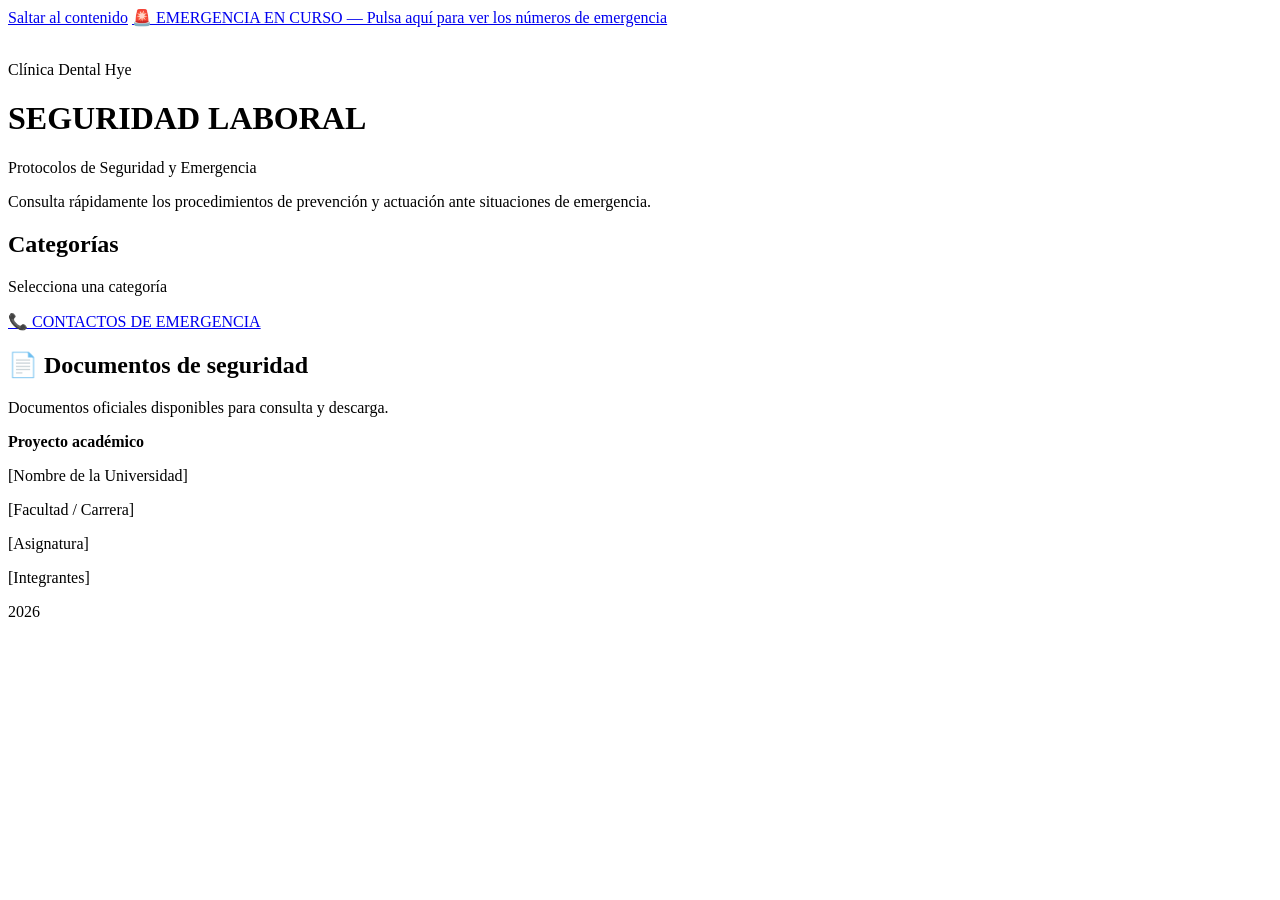
==== index.html @ 8cfe422d "Add files via upload" ====
<!DOCTYPE html>
<html lang="es">
<head>
<meta charset="UTF-8">
<meta name="viewport" content="width=device-width, initial-scale=1, viewport-fit=cover">
<meta name="theme-color" content="#141414">
<meta name="description" content="Protocolos de seguridad laboral, prevención de riesgos y procedimientos de emergencia de Clínica Dental Hye.">
<meta name="robots" content="index, follow">
<title>Seguridad Laboral · Clínica Dental Hye</title>
<link rel="icon" href="assets/img/favicon.svg" type="image/svg+xml">
<link rel="stylesheet" href="css/styles.css">
</head>
<body>

<a class="skip-link" href="#contenido-principal">Saltar al contenido</a>

<a class="barra-emergencia" href="#contactos-emergencia">
  🚨 EMERGENCIA EN CURSO — Pulsa aquí para ver los números de emergencia
</a>

<header class="encabezado">
  <div class="encabezado__logo" aria-hidden="true">
    <img src="assets/img/logo-clinica.svg" alt="">
  </div>
  <p class="encabezado__universidad">Clínica Dental Hye</p>
  <h1 class="encabezado__titulo">SEGURIDAD LABORAL</h1>
  <p class="encabezado__subtitulo">Protocolos de Seguridad y Emergencia</p>
  <p class="encabezado__intro">Consulta rápidamente los procedimientos de prevención y actuación ante situaciones de emergencia.</p>
</header>

<main id="contenido-principal" class="contenedor">

  <section class="seccion" aria-labelledby="titulo-categorias">
    <h2 id="titulo-categorias" class="solo-lectura-pantalla">Categorías</h2>
    <p class="seccion__ayuda" style="margin-top:0;">Selecciona una categoría</p>
    <div class="rejilla-categorias" id="rejilla-categorias" role="list">
      <!-- Las tarjetas se generan dinámicamente desde js/app.js (ver PROTOCOLOS) -->
    </div>

    <a class="boton-emergencia" href="#" data-abrir="contactos-emergencia">
      📞 CONTACTOS DE EMERGENCIA
    </a>
  </section>

  <section class="seccion" id="documentos" aria-labelledby="titulo-documentos">
    <h2 id="titulo-documentos" class="seccion__titulo">📄 Documentos de seguridad</h2>
    <p class="seccion__ayuda">Documentos oficiales disponibles para consulta y descarga.</p>
    <div id="lista-documentos"><!-- generado desde js/app.js (ver DOCUMENTOS) --></div>
  </section>

</main>

<!-- Vista de protocolo a pantalla completa (se reutiliza para todas las categorías) -->
<div class="vista-protocolo" id="vista-protocolo" hidden role="dialog" aria-modal="true" aria-labelledby="vista-protocolo-titulo">
  <div class="vista-protocolo__cabecera">
    <button class="boton-volver" id="boton-volver" type="button">← Volver</button>
    <h2 class="vista-protocolo__titulo" id="vista-protocolo-titulo"></h2>
  </div>
  <div class="vista-protocolo__cuerpo" id="vista-protocolo-cuerpo">
    <!-- contenido inyectado por js/app.js -->
  </div>
</div>

<!-- Visor de documento PDF a pantalla completa -->
<div class="vista-protocolo" id="vista-documento" hidden role="dialog" aria-modal="true" aria-labelledby="vista-documento-titulo">
  <div class="vista-protocolo__cabecera">
    <button class="boton-volver" id="boton-volver-documento" type="button">← Volver</button>
    <h2 class="vista-protocolo__titulo" id="vista-documento-titulo"></h2>
  </div>
  <div class="vista-protocolo__cuerpo">
    <iframe class="visor-pdf" id="iframe-documento" title="Documento PDF" src=""></iframe>
  </div>
</div>

<footer class="pie">
  <p class="pie__linea"><strong>Proyecto académico</strong></p>
  <p class="pie__linea">[Nombre de la Universidad]</p>
  <p class="pie__linea">[Facultad / Carrera]</p>
  <p class="pie__linea">[Asignatura]</p>
  <p class="pie__linea">[Integrantes]</p>
  <p class="pie__linea">2026</p>
</footer>

<script src="js/app.js"></script>
</body>
</html>
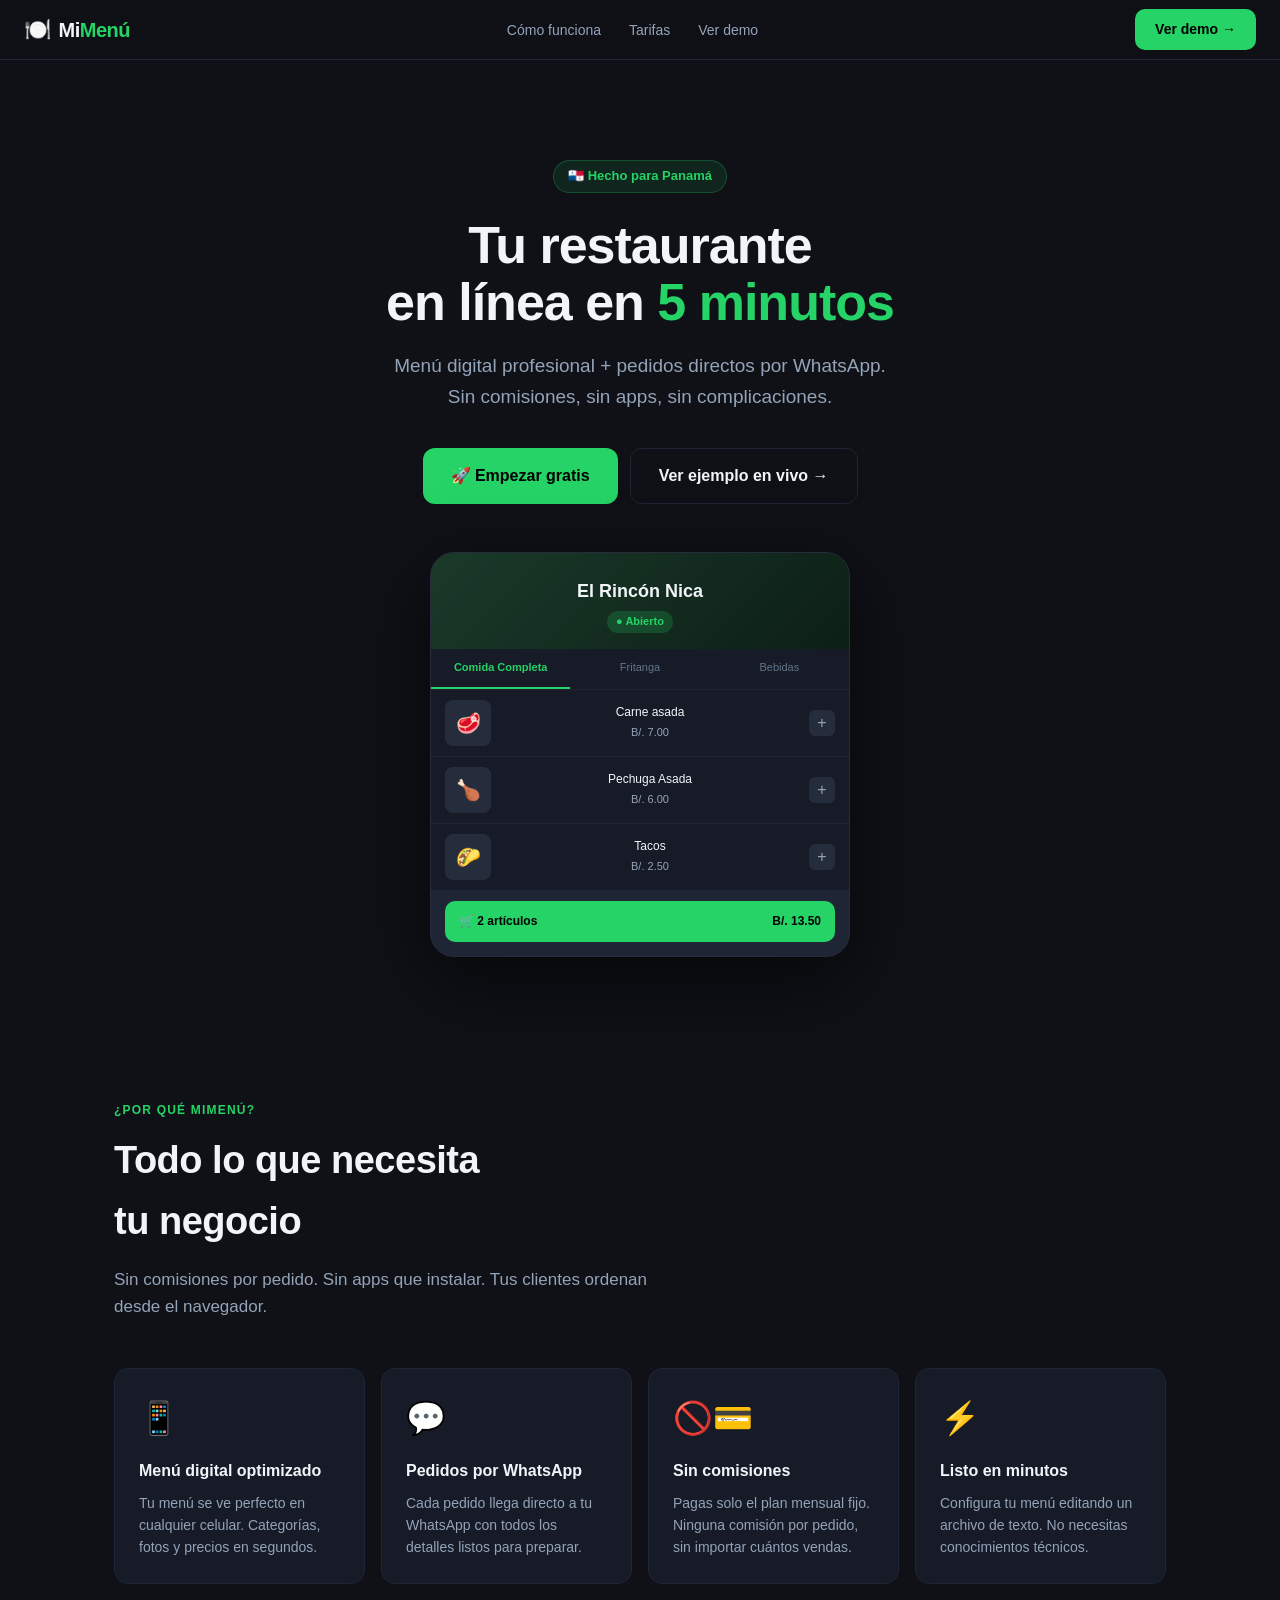
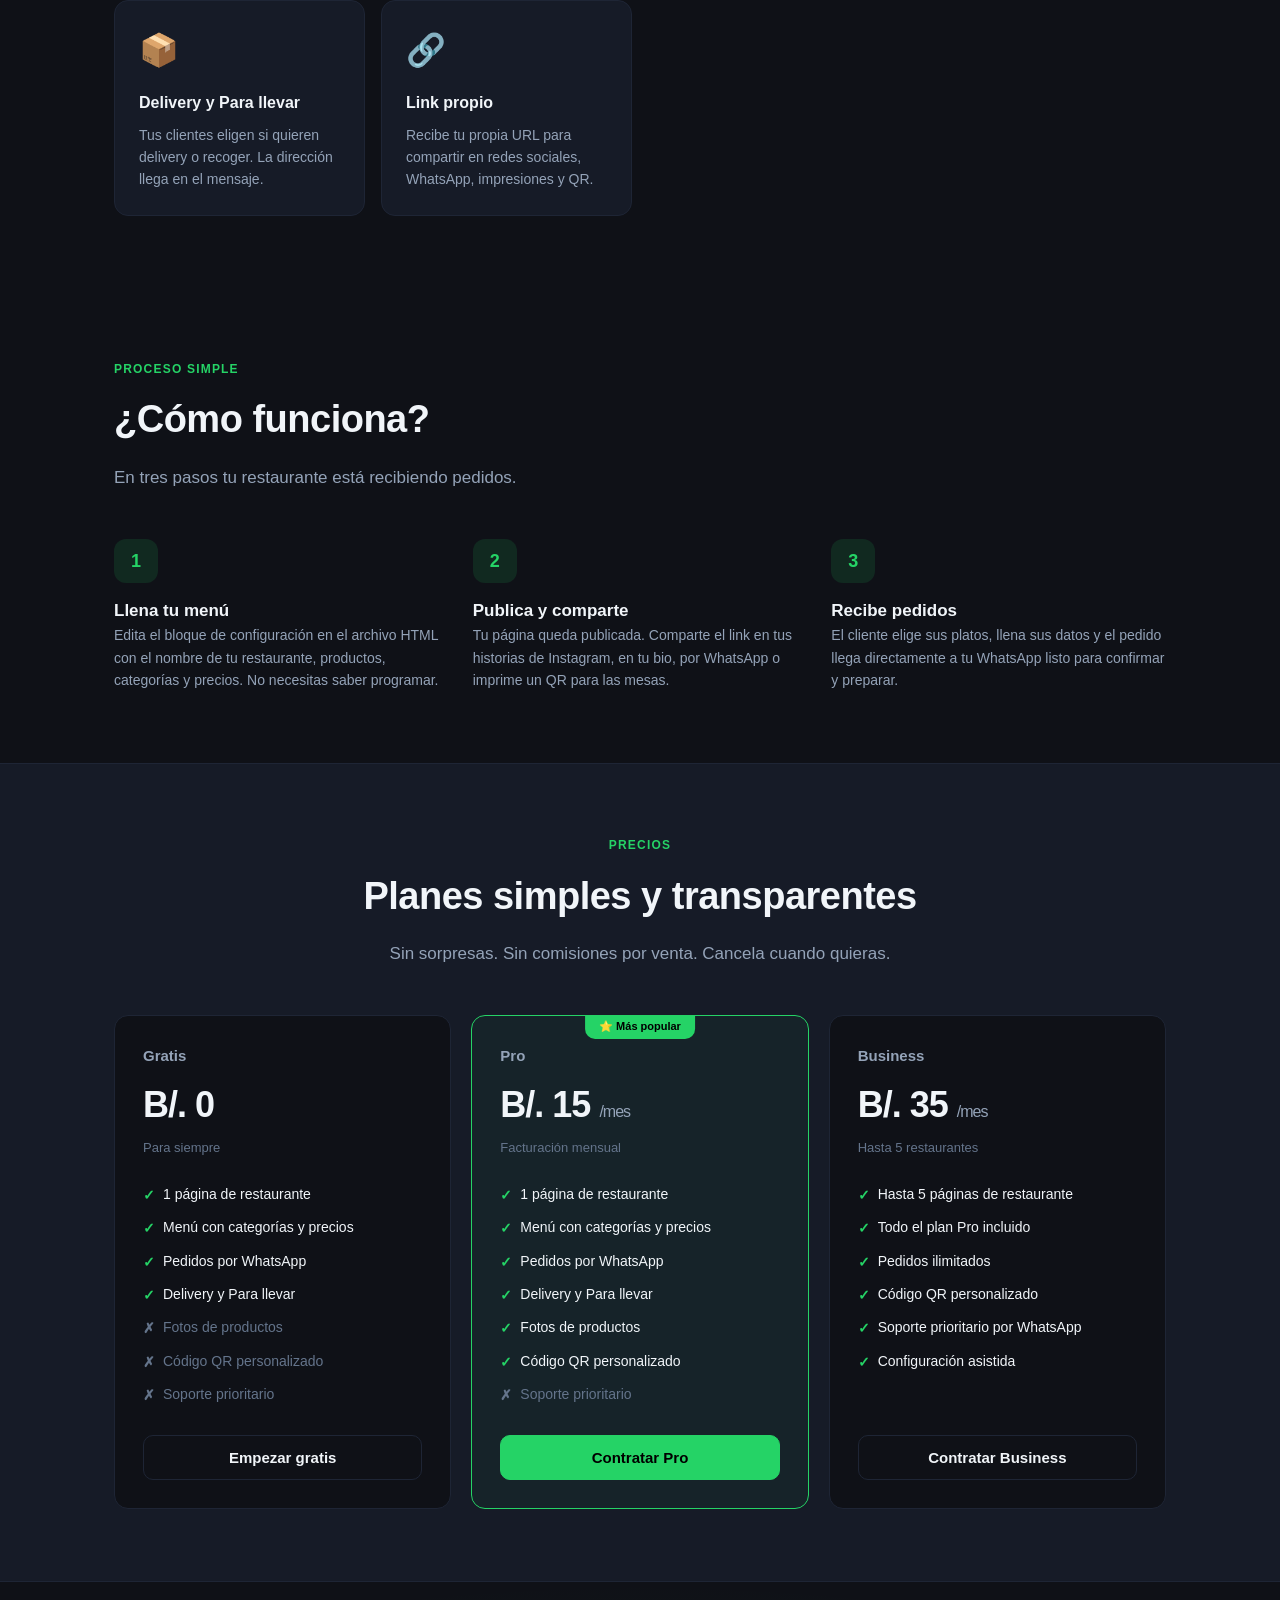
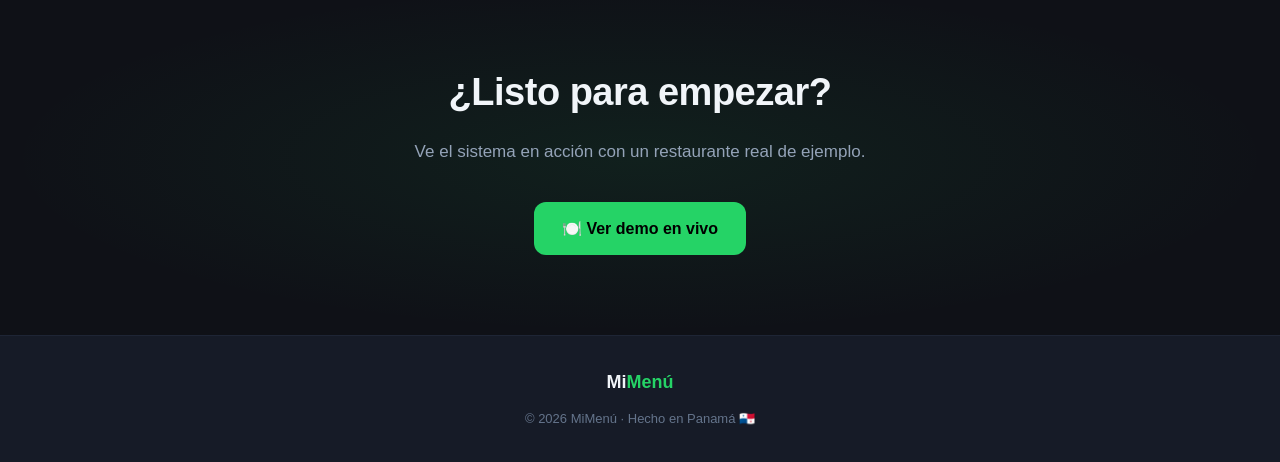
==== commit cb8aedd4: "feat: MiMenú – sistema completo de pedidos online por WhatsApp Landing page, página de restaurante c" ====
--- a/index.html
+++ b/index.html
@@ -1,86 +1,237 @@
 <!DOCTYPE html>
 <html lang="es">
 <head>
-<meta charset="UTF-8">
-<meta name="viewport" content="width=device-width, initial-scale=1, viewport-fit=cover">
-<meta name="theme-color" content="#141414">
-<meta name="description" content="Protocolos de seguridad laboral, prevención de riesgos y procedimientos de emergencia de Clínica Dental Hye.">
-<meta name="robots" content="index, follow">
-<title>Seguridad Laboral · Clínica Dental Hye</title>
-<link rel="icon" href="assets/img/favicon.svg" type="image/svg+xml">
-<link rel="stylesheet" href="css/styles.css">
+  <meta charset="UTF-8">
+  <meta name="viewport" content="width=device-width, initial-scale=1">
+  <meta name="theme-color" content="#0f1117">
+  <meta name="description" content="MiMenú · Tu restaurante en línea en 5 minutos. Menú digital + pedidos por WhatsApp sin comisiones.">
+  <title>MiMenú · Tu restaurante en línea</title>
+  <link rel="stylesheet" href="css/landing.css">
 </head>
 <body>
 
-<a class="skip-link" href="#contenido-principal">Saltar al contenido</a>
-
-<a class="barra-emergencia" href="#contactos-emergencia">
-  🚨 EMERGENCIA EN CURSO — Pulsa aquí para ver los números de emergencia
-</a>
-
-<header class="encabezado">
-  <div class="encabezado__logo" aria-hidden="true">
-    <img src="assets/img/logo-clinica.svg" alt="">
-  </div>
-  <p class="encabezado__universidad">Clínica Dental Hye</p>
-  <h1 class="encabezado__titulo">SEGURIDAD LABORAL</h1>
-  <p class="encabezado__subtitulo">Protocolos de Seguridad y Emergencia</p>
-  <p class="encabezado__intro">Consulta rápidamente los procedimientos de prevención y actuación ante situaciones de emergencia.</p>
-</header>
-
-<main id="contenido-principal" class="contenedor">
-
-  <section class="seccion" aria-labelledby="titulo-categorias">
-    <h2 id="titulo-categorias" class="solo-lectura-pantalla">Categorías</h2>
-    <p class="seccion__ayuda" style="margin-top:0;">Selecciona una categoría</p>
-    <div class="rejilla-categorias" id="rejilla-categorias" role="list">
-      <!-- Las tarjetas se generan dinámicamente desde js/app.js (ver PROTOCOLOS) -->
-    </div>
-
-    <a class="boton-emergencia" href="#" data-abrir="contactos-emergencia">
-      📞 CONTACTOS DE EMERGENCIA
-    </a>
-  </section>
-
-  <section class="seccion" id="documentos" aria-labelledby="titulo-documentos">
-    <h2 id="titulo-documentos" class="seccion__titulo">📄 Documentos de seguridad</h2>
-    <p class="seccion__ayuda">Documentos oficiales disponibles para consulta y descarga.</p>
-    <div id="lista-documentos"><!-- generado desde js/app.js (ver DOCUMENTOS) --></div>
-  </section>
-
-</main>
-
-<!-- Vista de protocolo a pantalla completa (se reutiliza para todas las categorías) -->
-<div class="vista-protocolo" id="vista-protocolo" hidden role="dialog" aria-modal="true" aria-labelledby="vista-protocolo-titulo">
-  <div class="vista-protocolo__cabecera">
-    <button class="boton-volver" id="boton-volver" type="button">← Volver</button>
-    <h2 class="vista-protocolo__titulo" id="vista-protocolo-titulo"></h2>
-  </div>
-  <div class="vista-protocolo__cuerpo" id="vista-protocolo-cuerpo">
-    <!-- contenido inyectado por js/app.js -->
-  </div>
-</div>
-
-<!-- Visor de documento PDF a pantalla completa -->
-<div class="vista-protocolo" id="vista-documento" hidden role="dialog" aria-modal="true" aria-labelledby="vista-documento-titulo">
-  <div class="vista-protocolo__cabecera">
-    <button class="boton-volver" id="boton-volver-documento" type="button">← Volver</button>
-    <h2 class="vista-protocolo__titulo" id="vista-documento-titulo"></h2>
-  </div>
-  <div class="vista-protocolo__cuerpo">
-    <iframe class="visor-pdf" id="iframe-documento" title="Documento PDF" src=""></iframe>
-  </div>
-</div>
-
-<footer class="pie">
-  <p class="pie__linea"><strong>Proyecto académico</strong></p>
-  <p class="pie__linea">[Nombre de la Universidad]</p>
-  <p class="pie__linea">[Facultad / Carrera]</p>
-  <p class="pie__linea">[Asignatura]</p>
-  <p class="pie__linea">[Integrantes]</p>
-  <p class="pie__linea">2026</p>
+<!-- NAV -->
+<nav class="nav">
+  <a href="#" class="nav__logo">
+    <span class="nav__logo-icon">🍽️</span>
+    <span class="nav__logo-text">Mi<span>Menú</span></span>
+  </a>
+  <ul class="nav__links">
+    <li><a href="#funciona">Cómo funciona</a></li>
+    <li><a href="#tarifas">Tarifas</a></li>
+    <li><a href="rinconnica/">Ver demo</a></li>
+  </ul>
+  <a href="rinconnica/" class="btn-nav">Ver demo →</a>
+</nav>
+
+<!-- HERO -->
+<section class="hero">
+  <div class="hero__tag">🇵🇦 Hecho para Panamá</div>
+  <h1 class="hero__title">Tu restaurante<br>en línea en <span>5 minutos</span></h1>
+  <p class="hero__subtitle">
+    Menú digital profesional + pedidos directos por WhatsApp.<br>
+    Sin comisiones, sin apps, sin complicaciones.
+  </p>
+  <div class="hero__ctas">
+    <a href="#tarifas" class="btn-primary">🚀 Empezar gratis</a>
+    <a href="rinconnica/" class="btn-outline">Ver ejemplo en vivo →</a>
+  </div>
+
+  <!-- MOCKUP DEL TELÉFONO -->
+  <div class="preview-wrap">
+    <div class="preview-phone">
+      <div class="preview-header">
+        <div class="preview-header__name">El Rincón Nica</div>
+        <div class="preview-header__badge">● Abierto</div>
+      </div>
+      <div class="preview-tabs">
+        <div class="preview-tab active">Comida Completa</div>
+        <div class="preview-tab">Fritanga</div>
+        <div class="preview-tab">Bebidas</div>
+      </div>
+      <div class="preview-items">
+        <div class="preview-item">
+          <div class="preview-item__img">🥩</div>
+          <div class="preview-item__info">
+            <div class="preview-item__name">Carne asada</div>
+            <div class="preview-item__price">B/. 7.00</div>
+          </div>
+          <div class="preview-item__add">+</div>
+        </div>
+        <div class="preview-item">
+          <div class="preview-item__img">🍗</div>
+          <div class="preview-item__info">
+            <div class="preview-item__name">Pechuga Asada</div>
+            <div class="preview-item__price">B/. 6.00</div>
+          </div>
+          <div class="preview-item__add">+</div>
+        </div>
+        <div class="preview-item">
+          <div class="preview-item__img">🌮</div>
+          <div class="preview-item__info">
+            <div class="preview-item__name">Tacos</div>
+            <div class="preview-item__price">B/. 2.50</div>
+          </div>
+          <div class="preview-item__add">+</div>
+        </div>
+      </div>
+      <div class="preview-fab">
+        <span>🛒 2 artículos</span>
+        <span>B/. 13.50</span>
+      </div>
+    </div>
+  </div>
+</section>
+
+<!-- FEATURES -->
+<section class="section">
+  <div class="section__label">¿Por qué MiMenú?</div>
+  <h2 class="section__title">Todo lo que necesita<br>tu negocio</h2>
+  <p class="section__subtitle">Sin comisiones por pedido. Sin apps que instalar. Tus clientes ordenan desde el navegador.</p>
+
+  <div class="features-grid">
+    <div class="feature-card">
+      <div class="feature-card__icon">📱</div>
+      <div class="feature-card__title">Menú digital optimizado</div>
+      <div class="feature-card__text">Tu menú se ve perfecto en cualquier celular. Categorías, fotos y precios en segundos.</div>
+    </div>
+    <div class="feature-card">
+      <div class="feature-card__icon">💬</div>
+      <div class="feature-card__title">Pedidos por WhatsApp</div>
+      <div class="feature-card__text">Cada pedido llega directo a tu WhatsApp con todos los detalles listos para preparar.</div>
+    </div>
+    <div class="feature-card">
+      <div class="feature-card__icon">🚫💳</div>
+      <div class="feature-card__title">Sin comisiones</div>
+      <div class="feature-card__text">Pagas solo el plan mensual fijo. Ninguna comisión por pedido, sin importar cuántos vendas.</div>
+    </div>
+    <div class="feature-card">
+      <div class="feature-card__icon">⚡</div>
+      <div class="feature-card__title">Listo en minutos</div>
+      <div class="feature-card__text">Configura tu menú editando un archivo de texto. No necesitas conocimientos técnicos.</div>
+    </div>
+    <div class="feature-card">
+      <div class="feature-card__icon">📦</div>
+      <div class="feature-card__title">Delivery y Para llevar</div>
+      <div class="feature-card__text">Tus clientes eligen si quieren delivery o recoger. La dirección llega en el mensaje.</div>
+    </div>
+    <div class="feature-card">
+      <div class="feature-card__icon">🔗</div>
+      <div class="feature-card__title">Link propio</div>
+      <div class="feature-card__text">Recibe tu propia URL para compartir en redes sociales, WhatsApp, impresiones y QR.</div>
+    </div>
+  </div>
+</section>
+
+<!-- CÓMO FUNCIONA -->
+<section class="section" id="funciona">
+  <div class="section__label">Proceso simple</div>
+  <h2 class="section__title">¿Cómo funciona?</h2>
+  <p class="section__subtitle">En tres pasos tu restaurante está recibiendo pedidos.</p>
+
+  <div class="steps">
+    <div class="step">
+      <div class="step__num">1</div>
+      <div>
+        <div class="step__title">Llena tu menú</div>
+        <div class="step__text">Edita el bloque de configuración en el archivo HTML con el nombre de tu restaurante, productos, categorías y precios. No necesitas saber programar.</div>
+      </div>
+    </div>
+    <div class="step">
+      <div class="step__num">2</div>
+      <div>
+        <div class="step__title">Publica y comparte</div>
+        <div class="step__text">Tu página queda publicada. Comparte el link en tus historias de Instagram, en tu bio, por WhatsApp o imprime un QR para las mesas.</div>
+      </div>
+    </div>
+    <div class="step">
+      <div class="step__num">3</div>
+      <div>
+        <div class="step__title">Recibe pedidos</div>
+        <div class="step__text">El cliente elige sus platos, llena sus datos y el pedido llega directamente a tu WhatsApp listo para confirmar y preparar.</div>
+      </div>
+    </div>
+  </div>
+</section>
+
+<!-- TARIFAS -->
+<section class="pricing-bg" id="tarifas">
+  <div class="section">
+    <div class="section__label text-center" style="text-align:center">Precios</div>
+    <h2 class="section__title text-center" style="text-align:center">Planes simples y transparentes</h2>
+    <p class="section__subtitle text-center" style="text-align:center;margin:0 auto">Sin sorpresas. Sin comisiones por venta. Cancela cuando quieras.</p>
+
+    <div class="plans">
+
+      <!-- PLAN GRATIS -->
+      <div class="plan">
+        <div class="plan__name">Gratis</div>
+        <div class="plan__price">B/. <span>0</span></div>
+        <div class="plan__period">Para siempre</div>
+        <ul class="plan__features">
+          <li>1 página de restaurante</li>
+          <li>Menú con categorías y precios</li>
+          <li>Pedidos por WhatsApp</li>
+          <li>Delivery y Para llevar</li>
+          <li class="no">Fotos de productos</li>
+          <li class="no">Código QR personalizado</li>
+          <li class="no">Soporte prioritario</li>
+        </ul>
+        <button class="btn-plan" onclick="window.location.href='rinconnica/'">Empezar gratis</button>
+      </div>
+
+      <!-- PLAN PRO (destacado) -->
+      <div class="plan plan--featured">
+        <div class="plan__badge">⭐ Más popular</div>
+        <div class="plan__name">Pro</div>
+        <div class="plan__price">B/. <span>15</span> <small>/mes</small></div>
+        <div class="plan__period">Facturación mensual</div>
+        <ul class="plan__features">
+          <li>1 página de restaurante</li>
+          <li>Menú con categorías y precios</li>
+          <li>Pedidos por WhatsApp</li>
+          <li>Delivery y Para llevar</li>
+          <li>Fotos de productos</li>
+          <li>Código QR personalizado</li>
+          <li class="no">Soporte prioritario</li>
+        </ul>
+        <button class="btn-plan">Contratar Pro</button>
+      </div>
+
+      <!-- PLAN BUSINESS -->
+      <div class="plan">
+        <div class="plan__name">Business</div>
+        <div class="plan__price">B/. <span>35</span> <small>/mes</small></div>
+        <div class="plan__period">Hasta 5 restaurantes</div>
+        <ul class="plan__features">
+          <li>Hasta 5 páginas de restaurante</li>
+          <li>Todo el plan Pro incluido</li>
+          <li>Pedidos ilimitados</li>
+          <li>Código QR personalizado</li>
+          <li>Soporte prioritario por WhatsApp</li>
+          <li>Configuración asistida</li>
+        </ul>
+        <button class="btn-plan">Contratar Business</button>
+      </div>
+
+    </div>
+  </div>
+</section>
+
+<!-- CTA FINAL -->
+<section class="cta-section">
+  <h2 class="section__title" style="text-align:center">¿Listo para empezar?</h2>
+  <p class="section__subtitle" style="text-align:center;margin:0 auto 36px">Ve el sistema en acción con un restaurante real de ejemplo.</p>
+  <div class="hero__ctas" style="justify-content:center">
+    <a href="rinconnica/" class="btn-primary">🍽️ Ver demo en vivo</a>
+  </div>
+</section>
+
+<!-- FOOTER -->
+<footer class="footer">
+  <div class="footer__logo">Mi<span>Menú</span></div>
+  <p class="footer__copy">© 2026 MiMenú · Hecho en Panamá 🇵🇦</p>
 </footer>
 
-<script src="js/app.js"></script>
 </body>
 </html>
--- a/css/landing.css
+++ b/css/landing.css
@@ -0,0 +1,450 @@
+/* ============================================================
+   MiMenú · Estilos de landing page
+   ============================================================ */
+
+:root {
+  --accent:     #25D366;
+  --accent-2:   #128c7e;
+  --dark:       #0f1117;
+  --dark-2:     #161b27;
+  --dark-3:     #1e2535;
+  --dark-4:     #252d3d;
+  --text:       #f1f5f9;
+  --text-muted: #94a3b8;
+  --text-faint: #64748b;
+  --border:     #1e2535;
+  --radius:     14px;
+  --radius-sm:  8px;
+}
+
+*, *::before, *::after { box-sizing: border-box; margin: 0; padding: 0; }
+
+html { scroll-behavior: smooth; font-size: 16px; }
+
+body {
+  background: var(--dark);
+  color: var(--text);
+  font-family: -apple-system, BlinkMacSystemFont, 'Segoe UI', Roboto, sans-serif;
+  line-height: 1.6;
+}
+
+a { color: inherit; text-decoration: none; }
+
+/* ── NAV ──────────────────────────────────────────────────── */
+.nav {
+  position: sticky;
+  top: 0;
+  z-index: 100;
+  background: rgba(15,17,23,0.9);
+  backdrop-filter: blur(12px);
+  -webkit-backdrop-filter: blur(12px);
+  border-bottom: 1px solid var(--border);
+  padding: 0 24px;
+  height: 60px;
+  display: flex;
+  align-items: center;
+  justify-content: space-between;
+}
+
+.nav__logo {
+  display: flex;
+  align-items: center;
+  gap: 8px;
+  font-size: 20px;
+  font-weight: 800;
+  letter-spacing: -0.5px;
+}
+.nav__logo-icon { font-size: 22px; }
+.nav__logo-text { color: var(--text); }
+.nav__logo-text span { color: var(--accent); }
+
+.nav__links {
+  display: none;
+  gap: 28px;
+  list-style: none;
+}
+@media (min-width: 768px) { .nav__links { display: flex; } }
+.nav__links a {
+  font-size: 14px;
+  color: var(--text-muted);
+  transition: color 0.2s;
+}
+.nav__links a:hover { color: var(--text); }
+
+.btn-nav {
+  background: var(--accent);
+  color: #000;
+  font-weight: 700;
+  font-size: 14px;
+  padding: 9px 20px;
+  border-radius: 10px;
+  border: none;
+  cursor: pointer;
+  white-space: nowrap;
+}
+
+/* ── HERO ─────────────────────────────────────────────────── */
+.hero {
+  padding: 72px 24px 60px;
+  text-align: center;
+  max-width: 700px;
+  margin: 0 auto;
+}
+
+.hero__tag {
+  display: inline-flex;
+  align-items: center;
+  gap: 6px;
+  background: rgba(37,211,102,0.1);
+  color: var(--accent);
+  border: 1px solid rgba(37,211,102,0.25);
+  padding: 5px 14px;
+  border-radius: 20px;
+  font-size: 13px;
+  font-weight: 600;
+  margin-bottom: 24px;
+}
+
+.hero__title {
+  font-size: clamp(32px, 7vw, 52px);
+  font-weight: 800;
+  line-height: 1.1;
+  letter-spacing: -1px;
+  margin-bottom: 20px;
+}
+.hero__title span { color: var(--accent); }
+
+.hero__subtitle {
+  font-size: clamp(16px, 3vw, 19px);
+  color: var(--text-muted);
+  margin-bottom: 36px;
+  line-height: 1.6;
+}
+
+.hero__ctas {
+  display: flex;
+  gap: 12px;
+  justify-content: center;
+  flex-wrap: wrap;
+}
+
+.btn-primary {
+  background: var(--accent);
+  color: #000;
+  font-weight: 700;
+  font-size: 16px;
+  padding: 14px 28px;
+  border-radius: 12px;
+  border: none;
+  cursor: pointer;
+  display: inline-flex;
+  align-items: center;
+  gap: 8px;
+  transition: background 0.2s, transform 0.1s;
+}
+.btn-primary:hover { background: #22c55e; }
+.btn-primary:active { transform: scale(0.98); }
+
+.btn-outline {
+  background: transparent;
+  color: var(--text);
+  font-weight: 600;
+  font-size: 16px;
+  padding: 14px 28px;
+  border-radius: 12px;
+  border: 1px solid var(--border);
+  cursor: pointer;
+  display: inline-flex;
+  align-items: center;
+  gap: 8px;
+  transition: border-color 0.2s;
+}
+.btn-outline:hover { border-color: var(--text-muted); }
+
+/* ── PREVIEW (mockup visual) ─────────────────────────────── */
+.preview-wrap {
+  max-width: 380px;
+  margin: 48px auto 0;
+  position: relative;
+}
+
+.preview-phone {
+  background: var(--dark-3);
+  border: 1px solid var(--dark-4);
+  border-radius: 24px;
+  overflow: hidden;
+  box-shadow: 0 24px 80px rgba(0,0,0,0.6);
+}
+
+.preview-header {
+  background: linear-gradient(135deg, #1a3a2a, #0d1f15);
+  padding: 24px 16px 16px;
+}
+.preview-header__name { font-size: 18px; font-weight: 700; }
+.preview-header__badge {
+  display: inline-block;
+  background: rgba(37,211,102,0.2);
+  color: var(--accent);
+  font-size: 11px;
+  font-weight: 600;
+  padding: 2px 9px;
+  border-radius: 20px;
+  margin-top: 6px;
+}
+
+.preview-tabs {
+  display: flex;
+  border-bottom: 1px solid var(--border);
+  background: var(--dark-2);
+}
+.preview-tab {
+  flex: 1;
+  text-align: center;
+  padding: 10px 4px;
+  font-size: 11px;
+  color: var(--text-faint);
+}
+.preview-tab.active {
+  color: var(--accent);
+  border-bottom: 2px solid var(--accent);
+  font-weight: 600;
+}
+
+.preview-items { background: var(--dark-2); }
+.preview-item {
+  display: flex;
+  align-items: center;
+  gap: 10px;
+  padding: 10px 14px;
+  border-bottom: 1px solid var(--border);
+}
+.preview-item__img {
+  width: 46px;
+  height: 46px;
+  border-radius: 8px;
+  background: var(--dark-4);
+  display: flex;
+  align-items: center;
+  justify-content: center;
+  font-size: 20px;
+  flex-shrink: 0;
+}
+.preview-item__info { flex: 1; }
+.preview-item__name { font-size: 12px; font-weight: 500; }
+.preview-item__price { font-size: 11px; color: var(--text-muted); margin-top: 2px; }
+.preview-item__add {
+  width: 26px;
+  height: 26px;
+  background: var(--dark-4);
+  border-radius: 6px;
+  display: flex;
+  align-items: center;
+  justify-content: center;
+  font-size: 16px;
+  color: var(--text-muted);
+  flex-shrink: 0;
+}
+
+.preview-fab {
+  margin: 10px 14px 14px;
+  background: var(--accent);
+  color: #000;
+  border-radius: 10px;
+  padding: 11px 14px;
+  display: flex;
+  align-items: center;
+  justify-content: space-between;
+  font-size: 12px;
+  font-weight: 700;
+}
+
+/* ── SECTION WRAPPER ──────────────────────────────────────── */
+.section {
+  padding: 72px 24px;
+  max-width: 1100px;
+  margin: 0 auto;
+}
+
+.section__label {
+  font-size: 12px;
+  font-weight: 700;
+  letter-spacing: 0.1em;
+  text-transform: uppercase;
+  color: var(--accent);
+  margin-bottom: 10px;
+}
+
+.section__title {
+  font-size: clamp(26px, 5vw, 38px);
+  font-weight: 800;
+  letter-spacing: -0.5px;
+  margin-bottom: 14px;
+}
+
+.section__subtitle {
+  font-size: 17px;
+  color: var(--text-muted);
+  max-width: 560px;
+  line-height: 1.6;
+}
+
+/* ── FEATURES ─────────────────────────────────────────────── */
+.features-grid {
+  display: grid;
+  grid-template-columns: repeat(auto-fit, minmax(240px, 1fr));
+  gap: 16px;
+  margin-top: 48px;
+}
+
+.feature-card {
+  background: var(--dark-2);
+  border: 1px solid var(--border);
+  border-radius: var(--radius);
+  padding: 24px;
+  transition: border-color 0.2s;
+}
+.feature-card:hover { border-color: rgba(37,211,102,0.3); }
+
+.feature-card__icon { font-size: 32px; margin-bottom: 14px; }
+.feature-card__title { font-size: 16px; font-weight: 700; margin-bottom: 8px; }
+.feature-card__text { font-size: 14px; color: var(--text-muted); line-height: 1.6; }
+
+/* ── HOW IT WORKS ─────────────────────────────────────────── */
+.steps {
+  display: grid;
+  grid-template-columns: repeat(auto-fit, minmax(220px, 1fr));
+  gap: 24px;
+  margin-top: 48px;
+}
+
+.step {
+  display: flex;
+  flex-direction: column;
+  align-items: flex-start;
+  gap: 14px;
+}
+
+.step__num {
+  width: 44px;
+  height: 44px;
+  border-radius: 12px;
+  background: rgba(37,211,102,0.12);
+  color: var(--accent);
+  font-size: 18px;
+  font-weight: 800;
+  display: flex;
+  align-items: center;
+  justify-content: center;
+  flex-shrink: 0;
+}
+
+.step__title { font-size: 17px; font-weight: 700; }
+.step__text  { font-size: 14px; color: var(--text-muted); line-height: 1.6; }
+
+/* ── PRICING ──────────────────────────────────────────────── */
+.pricing-bg {
+  background: var(--dark-2);
+  border-top: 1px solid var(--border);
+  border-bottom: 1px solid var(--border);
+}
+
+.plans {
+  display: grid;
+  grid-template-columns: repeat(auto-fit, minmax(260px, 1fr));
+  gap: 20px;
+  margin-top: 48px;
+}
+
+.plan {
+  background: var(--dark);
+  border: 1px solid var(--border);
+  border-radius: var(--radius);
+  padding: 28px;
+  display: flex;
+  flex-direction: column;
+  position: relative;
+  transition: border-color 0.2s;
+}
+
+.plan--featured {
+  border-color: var(--accent);
+  background: rgba(37,211,102,0.04);
+}
+
+.plan__badge {
+  position: absolute;
+  top: -1px;
+  left: 50%;
+  transform: translateX(-50%);
+  background: var(--accent);
+  color: #000;
+  font-size: 11px;
+  font-weight: 700;
+  padding: 3px 14px;
+  border-radius: 0 0 10px 10px;
+  white-space: nowrap;
+}
+
+.plan__name  { font-size: 15px; font-weight: 700; color: var(--text-muted); margin-bottom: 8px; }
+.plan__price { font-size: 36px; font-weight: 800; margin-bottom: 4px; letter-spacing: -1px; }
+.plan__price small { font-size: 16px; font-weight: 400; color: var(--text-muted); }
+.plan__period { font-size: 13px; color: var(--text-faint); margin-bottom: 24px; }
+
+.plan__features { list-style: none; display: flex; flex-direction: column; gap: 10px; flex: 1; margin-bottom: 28px; }
+.plan__features li { display: flex; align-items: flex-start; gap: 8px; font-size: 14px; }
+.plan__features li::before { content: "✓"; color: var(--accent); font-weight: 700; flex-shrink: 0; margin-top: 1px; }
+.plan__features li.no::before { content: "✗"; color: var(--text-faint); }
+.plan__features li.no { color: var(--text-faint); }
+
+.btn-plan {
+  width: 100%;
+  padding: 13px;
+  border-radius: 10px;
+  font-size: 15px;
+  font-weight: 700;
+  cursor: pointer;
+  border: 1px solid var(--border);
+  background: transparent;
+  color: var(--text);
+  transition: background 0.2s, border-color 0.2s;
+}
+.btn-plan:hover { background: var(--dark-3); }
+
+.plan--featured .btn-plan {
+  background: var(--accent);
+  color: #000;
+  border-color: var(--accent);
+}
+.plan--featured .btn-plan:hover { background: #22c55e; }
+
+/* ── CTA FINAL ────────────────────────────────────────────── */
+.cta-section {
+  text-align: center;
+  padding: 80px 24px;
+  background: radial-gradient(ellipse at center, rgba(37,211,102,0.08) 0%, transparent 70%);
+}
+.cta-section .section__title { margin: 0 auto 16px; }
+.cta-section .section__subtitle { margin: 0 auto 36px; }
+
+/* ── FOOTER ───────────────────────────────────────────────── */
+.footer {
+  background: var(--dark-2);
+  border-top: 1px solid var(--border);
+  padding: 32px 24px;
+  display: flex;
+  flex-direction: column;
+  align-items: center;
+  gap: 12px;
+  text-align: center;
+}
+.footer__logo { font-size: 18px; font-weight: 800; }
+.footer__logo span { color: var(--accent); }
+.footer__copy { font-size: 13px; color: var(--text-faint); }
+
+/* ── UTILS ────────────────────────────────────────────────── */
+.text-center { text-align: center; }
+
+@media (min-width: 768px) {
+  .hero { padding: 100px 24px 72px; }
+  .preview-wrap { max-width: 420px; }
+}
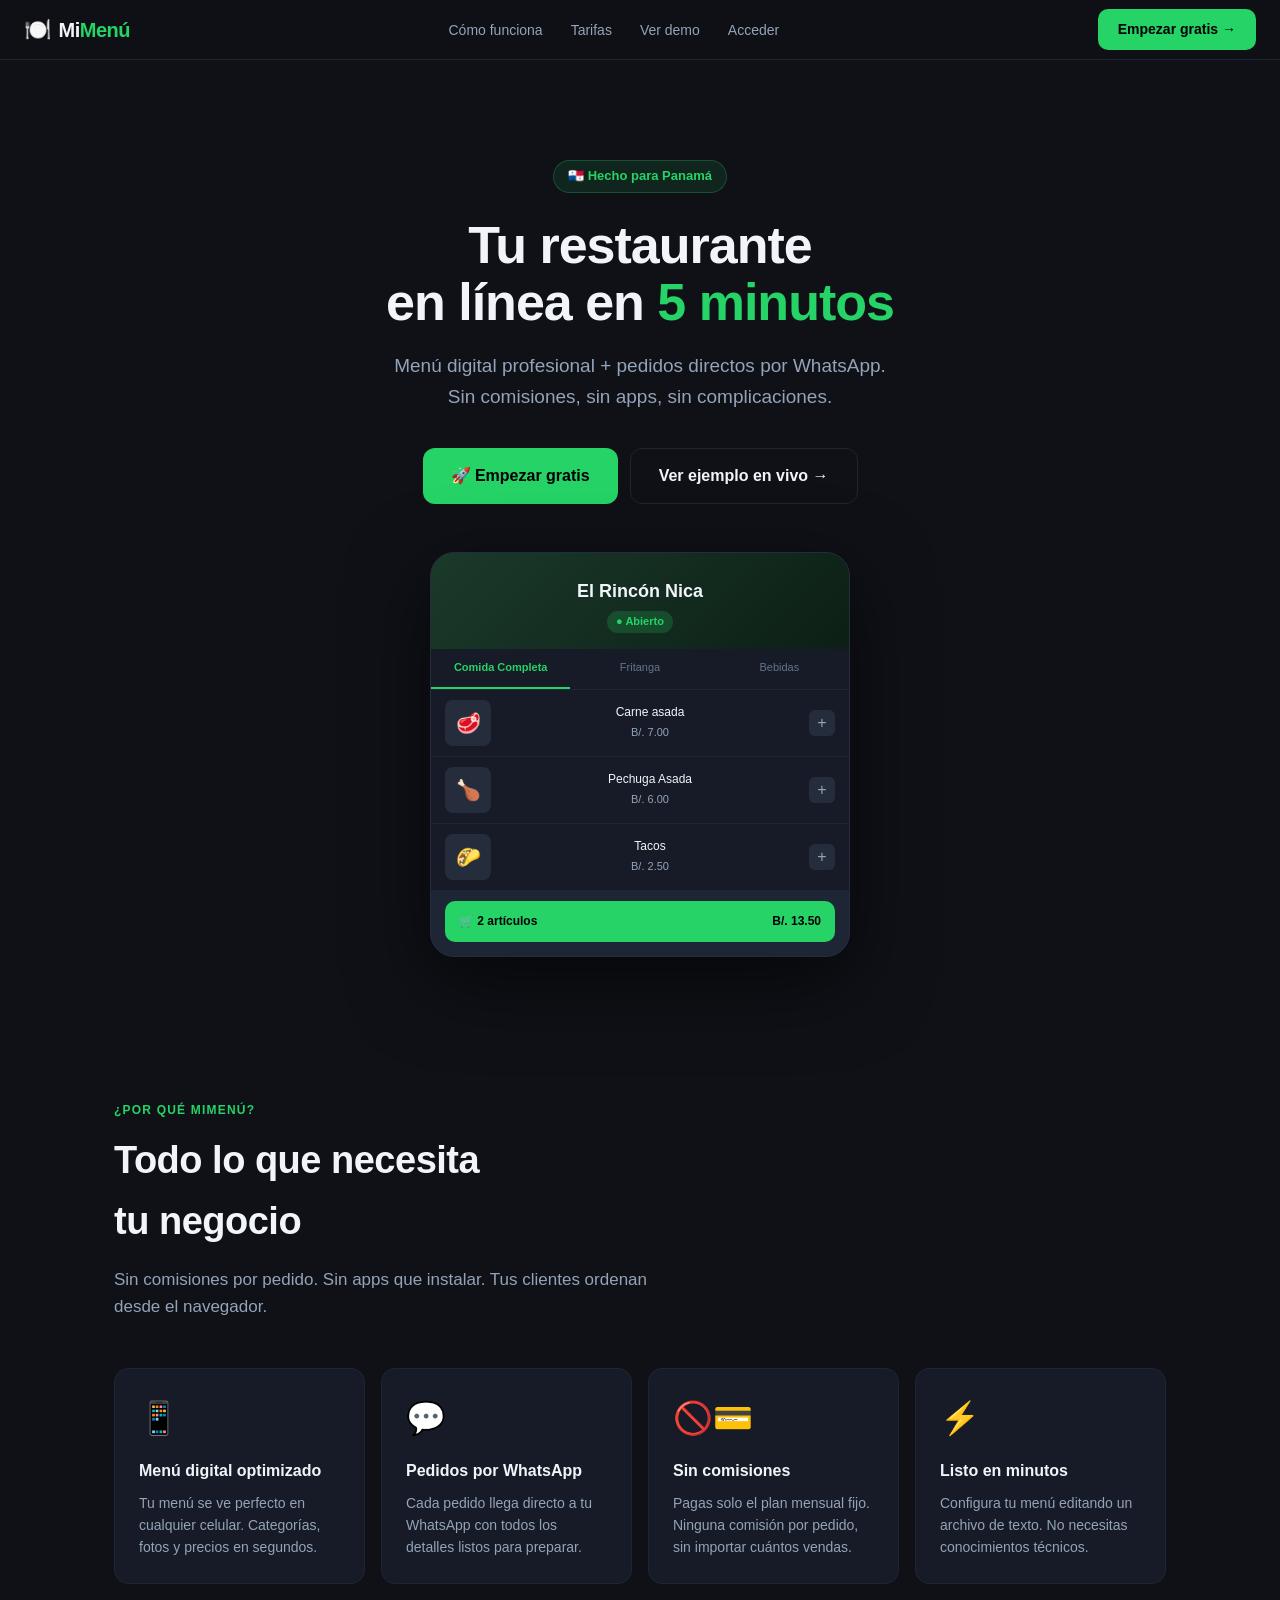
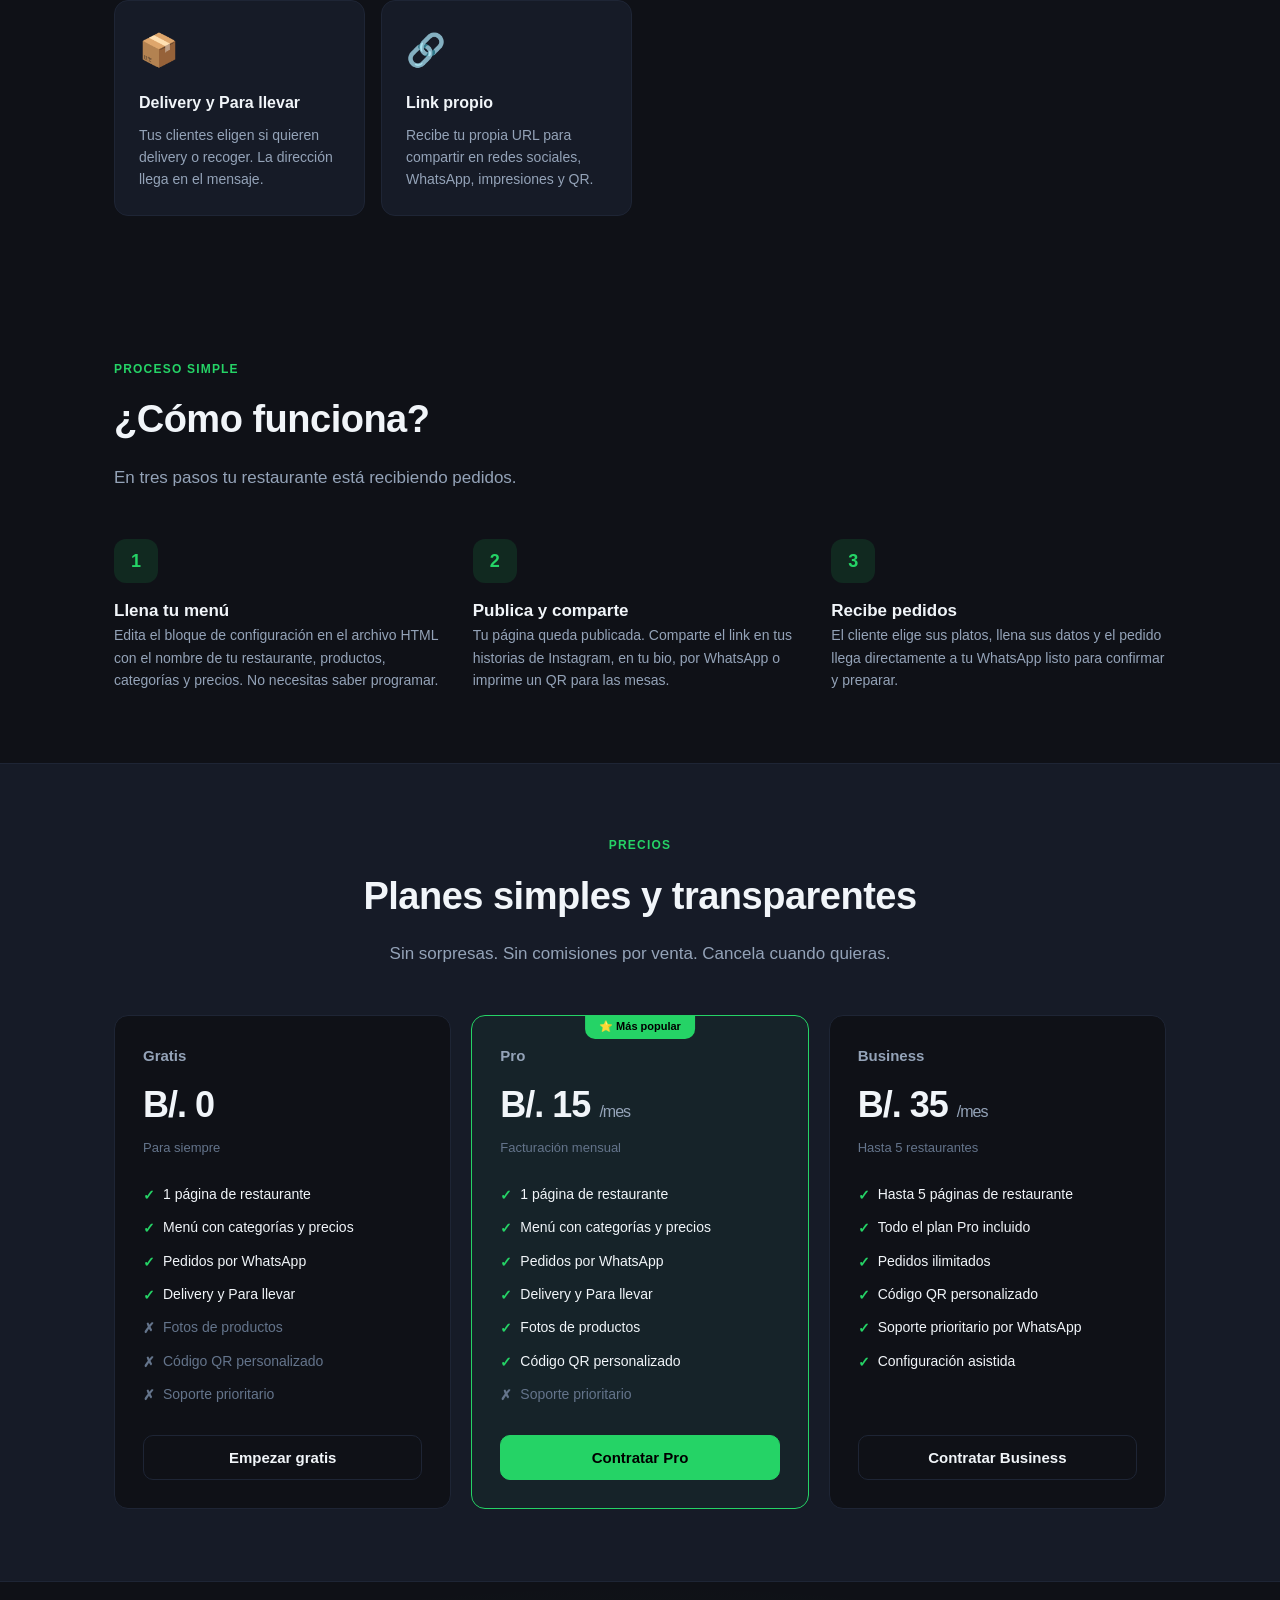
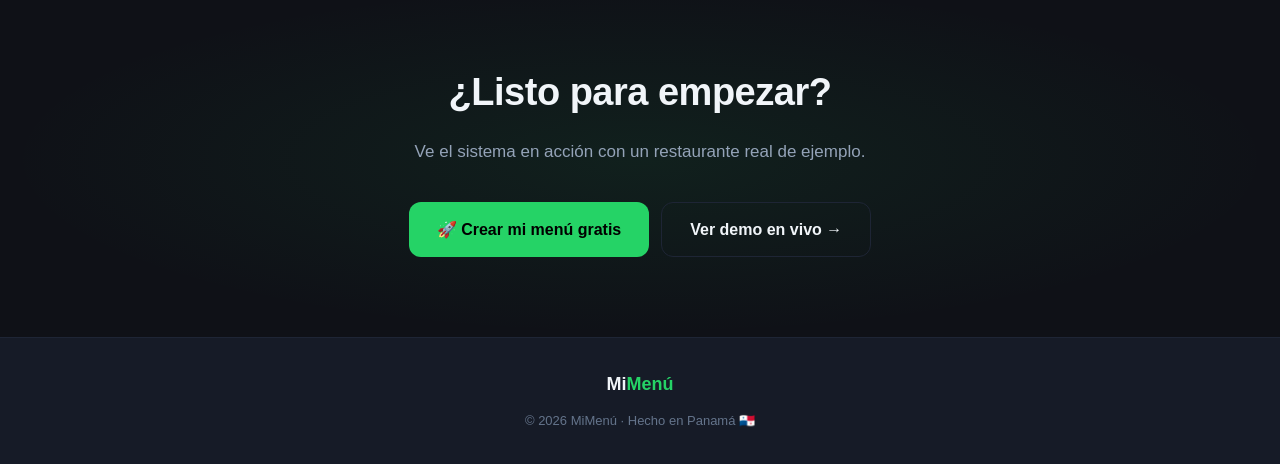
==== commit 2336347b: "feat: add multi-tenant user panel, dashboard and admin for MiMenú - auth/login.html + auth/register." ====
--- a/index.html
+++ b/index.html
@@ -20,8 +20,9 @@
     <li><a href="#funciona">Cómo funciona</a></li>
     <li><a href="#tarifas">Tarifas</a></li>
     <li><a href="rinconnica/">Ver demo</a></li>
+    <li><a href="auth/login.html">Acceder</a></li>
   </ul>
-  <a href="rinconnica/" class="btn-nav">Ver demo →</a>
+  <a href="auth/register.html" class="btn-nav">Empezar gratis →</a>
 </nav>
 
 <!-- HERO -->
@@ -33,7 +34,7 @@
     Sin comisiones, sin apps, sin complicaciones.
   </p>
   <div class="hero__ctas">
-    <a href="#tarifas" class="btn-primary">🚀 Empezar gratis</a>
+    <a href="auth/register.html" class="btn-primary">🚀 Empezar gratis</a>
     <a href="rinconnica/" class="btn-outline">Ver ejemplo en vivo →</a>
   </div>
 
@@ -177,7 +178,7 @@
           <li class="no">Código QR personalizado</li>
           <li class="no">Soporte prioritario</li>
         </ul>
-        <button class="btn-plan" onclick="window.location.href='rinconnica/'">Empezar gratis</button>
+        <button class="btn-plan" onclick="window.location.href='auth/register.html'">Empezar gratis</button>
       </div>
 
       <!-- PLAN PRO (destacado) -->
@@ -223,7 +224,8 @@
   <h2 class="section__title" style="text-align:center">¿Listo para empezar?</h2>
   <p class="section__subtitle" style="text-align:center;margin:0 auto 36px">Ve el sistema en acción con un restaurante real de ejemplo.</p>
   <div class="hero__ctas" style="justify-content:center">
-    <a href="rinconnica/" class="btn-primary">🍽️ Ver demo en vivo</a>
+    <a href="auth/register.html" class="btn-primary">🚀 Crear mi menú gratis</a>
+    <a href="rinconnica/" class="btn-outline">Ver demo en vivo →</a>
   </div>
 </section>
 
